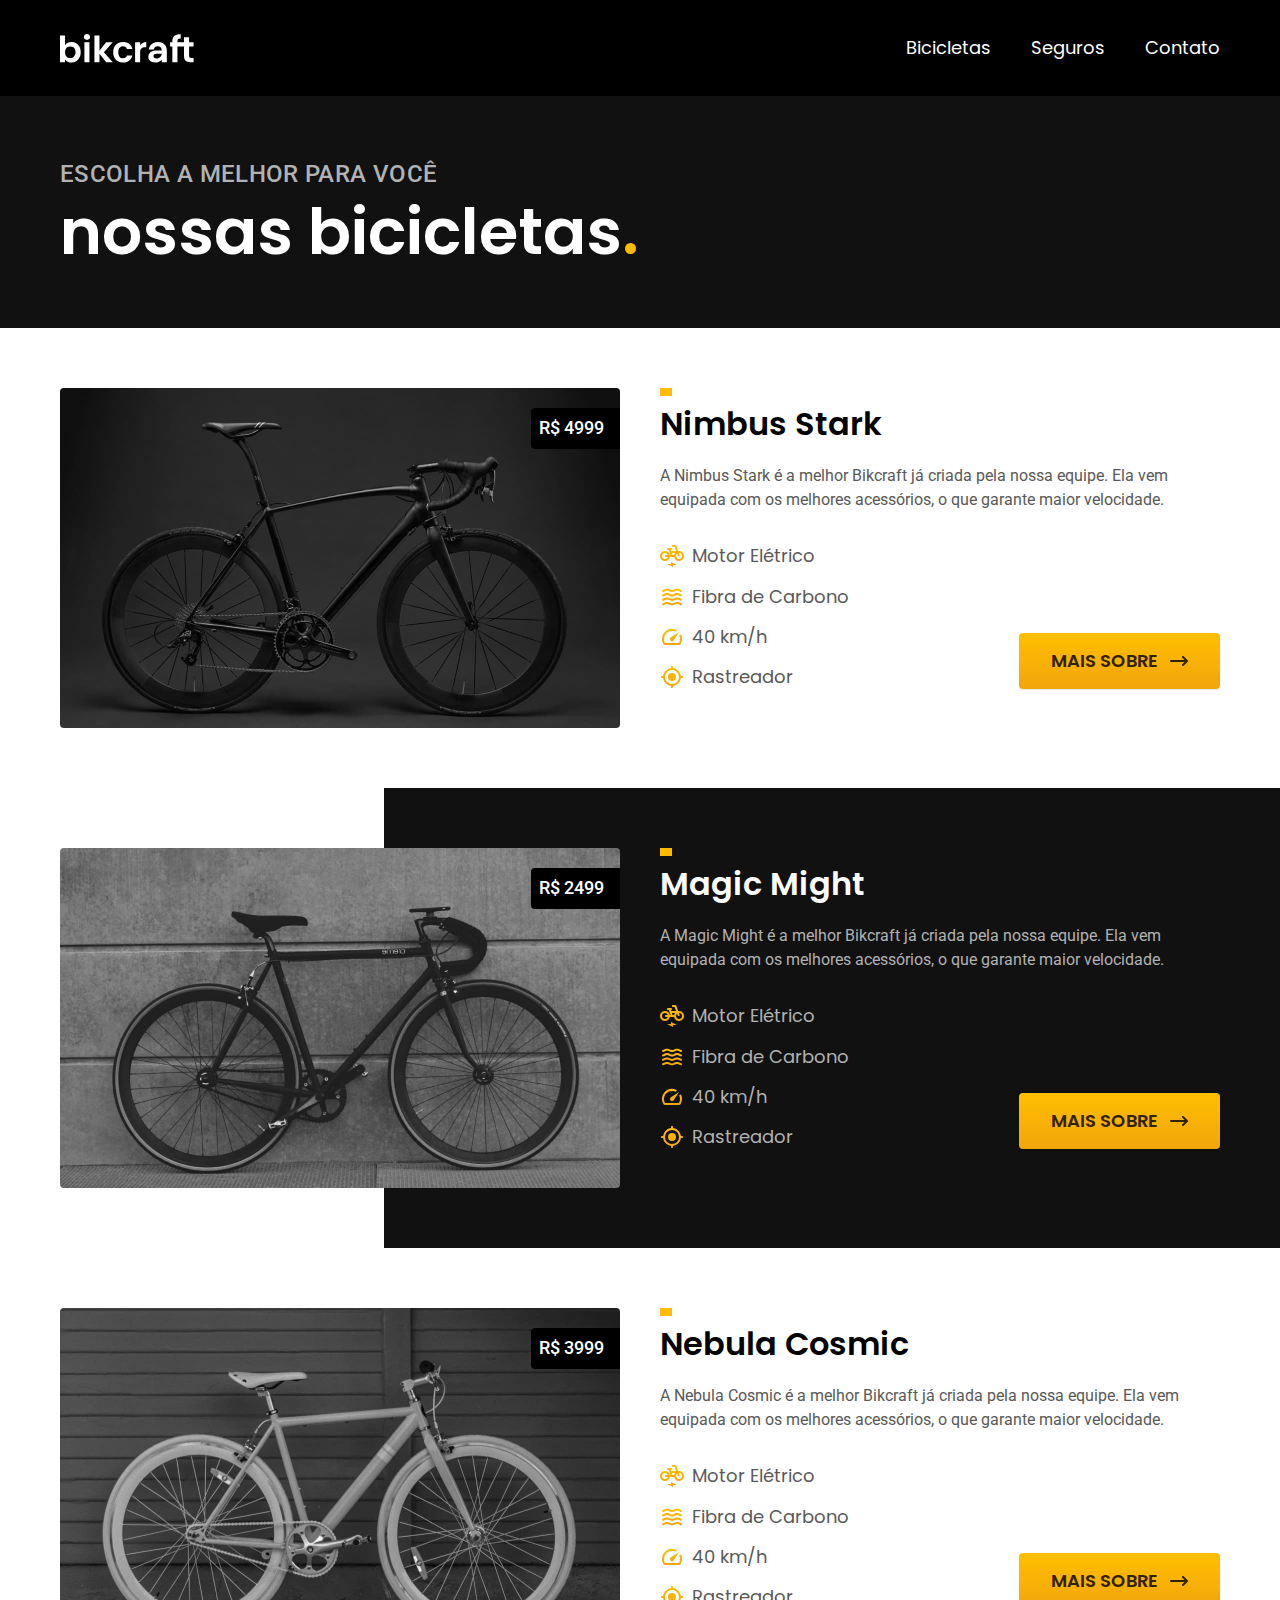
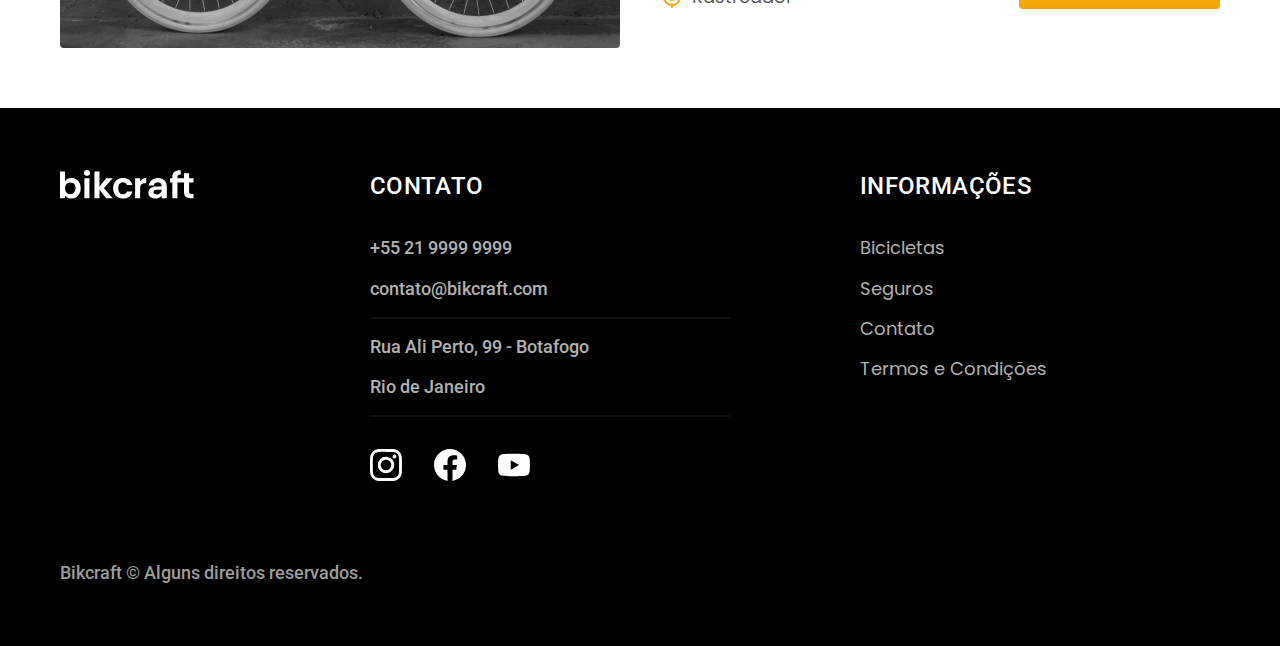
==== bicicletas.html @ cee0d1d3 "inclusao das paginas: seguros, termos, bikes, etc" ====
<html lang="pt-br">

<head>
    <meta charset="UTF-8">
    <meta http-equiv="X-UA-Compatible" content="IE=edge">
    <meta name="viewport" content="width=device-width, initial-scale=1.0">
    <title>Bicicletas | Bikcraft</title>
    <meta name="description" content="Bicicletas da Bikcraft">
    <link rel="stylesheet" href="./css/style.css">

    <link rel="preconnect" href="https://fonts.googleapis.com">
    <link rel="preconnect" href="https://fonts.gstatic.com" crossorigin>
    <link href="https://fonts.googleapis.com/css2?family=Merriweather:ital,wght@1,900&family=Poppins:wght@400;600&family=Roboto:wght@400;500&display=swap" rel="stylesheet">
</head>

<body id="bicicletas">
    <header class="header-bg">
        <div class="header container">
            <a href="./"><img src="./img/bikcraft.svg" alt="Bikcraft"></a>
            <nav aria-label="primaria">
                <ul class="header-menu cor-c0  font-1-m">
                    <li><a href="./bicicletas.html">Bicicletas</a></li>
                    <li><a href="./seguros.html">Seguros</a></li>
                    <li><a href="./contato.html">Contato</a></li>
                </ul>
            </nav>
        </div>
    </header>

    <main> 
        <div class="titulo-bg">
            <div class="titulo container">
                <p class="font-2-l-b cor-c5">Escolha a melhor para você</p>
                <h1 class="font-1-xxl cor-c0">nossas bicicletas<span class="cor-p1">.</span></h1>
            </div>
        </div>
            
            <div class="bicicletas container">
                <div class="bicicletas-imagem">
                    <img src="./img/bicicletas/nimbus.jpg" alt="Bicicleta preta">
                    <span class="font-2-m cor-c0">R$ 4999</span>
                </div>

                <div class="bicicletas-conteudo">
                    <h2 class="font-1-xl">Nimbus Stark</h2>
                    <p class="font-2-s cor-c8">A Nimbus Stark é a melhor Bikcraft já criada pela nossa equipe. Ela vem equipada com os melhores acessórios, o que garante maior velocidade.</p>
                    <ul class="font-1-m cor-c8">
                        <li><img src="./img/icones/eletrica.svg" alt="">Motor Elétrico</li>
                        <li><img src="./img/icones/carbono.svg" alt="">Fibra de Carbono</li>
                        <li><img src="./img/icones/velocidade.svg" alt="">40 km/h</li>
                        <li><img src="./img/icones/rastreador.svg" alt="">Rastreador</li>
                    </ul>
                    <a class="btn seta" href="./bicicletas/nimbus.html">Mais Sobre</a>
                </div>
            </div>

            <div class="bicicletas-bg">
                <div class="bicicletas container">
                <div class="bicicletas-imagem">
                    <img src="./img/bicicletas/magic.jpg" alt="Bicicleta preta">
                    <span class="font-2-m cor-c0">R$ 2499</span>
                </div>

                <div class="bicicletas-conteudo">
                    <h2 class="font-1-xl cor-c0">Magic Might</h2>
                    <p class="font-2-s cor-c5">A Magic Might é a melhor Bikcraft já criada pela nossa equipe. Ela vem equipada com os melhores acessórios, o que garante maior velocidade.</p>
                    <ul class="font-1-m cor-c5">
                        <li><img src="./img/icones/eletrica.svg" alt="">Motor Elétrico</li>
                        <li><img src="./img/icones/carbono.svg" alt="">Fibra de Carbono</li>
                        <li><img src="./img/icones/velocidade.svg" alt="">40 km/h</li>
                        <li><img src="./img/icones/rastreador.svg" alt="">Rastreador</li>
                    </ul>
                    <a class="btn seta" href="./bicicletas/magic.html">Mais Sobre</a>
                </div>
                </div>
            </div>

            <div class="bicicletas container">
                <div class="bicicletas-imagem">
                    <img src="./img/bicicletas/nebula.jpg" alt="Bicicleta preta">
                    <span class="font-2-m cor-c0">R$ 3999</span>
                </div>

                <div class="bicicletas-conteudo">
                    <h2 class="font-1-xl">Nebula Cosmic</h2>
                    <p class="font-2-s cor-c8">A Nebula Cosmic é a melhor Bikcraft já criada pela nossa equipe. Ela vem equipada com os melhores acessórios, o que garante maior velocidade.</p>
                    <ul class="font-1-m cor-c8">
                        <li><img src="./img/icones/eletrica.svg" alt="">Motor Elétrico</li>
                        <li><img src="./img/icones/carbono.svg" alt="">Fibra de Carbono</li>
                        <li><img src="./img/icones/velocidade.svg" alt="">40 km/h</li>
                        <li><img src="./img/icones/rastreador.svg" alt="">Rastreador</li>    
                    </ul>
                    <a class="btn seta" href="./bicicletas/nebula.html">Mais Sobre</a>
                </div>
            </div>
    </main>

    <footer class="footer-bg">
        <div class="footer container">
            <img src="./img/bikcraft.svg" alt="Bikcraft">

            <div class="footer-contato">
                <h3 class="font-2-l-b cor-c0">Contato</h3>
                <ul class="font-2-m cor-c5">
                    <li><a href="tel:+552199999999">+55 21 9999 9999</a></li>
                    <li><a href="mailto:contato@bikcraft.com">contato@bikcraft.com</a></li>
                    <li>Rua Ali Perto, 99 - Botafogo</li>
                    <li>Rio de Janeiro</li>
                </ul>

                <div class="footer-redes">
                    <a href="./"><img src="./img/redes/instagram.svg" alt=""></a>
                    <a href="./"><img src="./img/redes/facebook.svg" alt=""></a>
                    <a href="./"><img src="./img/redes/youtube.svg" alt=""></a>
                </div>
            </div>

            <div class="footer-informacoes">
                <h3 class="font-2-l-b cor-c0">Informações</h3>
                <nav>
                    <ul class="font-1-m cor-c5">
                        <li><a href="./bicicletas.html">Bicicletas</a></li>
                        <li><a href="./seguros.html">Seguros</a></li>
                        <li><a href="./contato.html">Contato</a></li>
                        <li><a href="./termos.html">Termos e Condições</a></li>
                    </ul>
                </nav>
            </div>
            <p class="copyright font-2-m cor-c6">Bikcraft &copy; Alguns direitos reservados.</p>
        </div>
    </footer>
</body>

</html>
---- css/style.css ----
/* Gerais */
@import "./global/global.css";

/* Tipografia */
@import "./components/tipografia.css";

/* Cores */
@import "./components/cores.css";

/* Componentes */
@import "./components/componentes.css";

/* Home */
@import "./global/header.css";
@import "./home/introducao.css";
@import "./home/tecnologia.css";
@import "./home/parceiros.css";
@import "./home/depoimento.css";
@import "./global/footer.css";

/* Bicicletas */
@import "./bicicletas/bicicletas-lista.css";
@import "./bicicletas/bicicletas.css";

/* Bicicleta */
@import "./bicicleta/bicicleta.css";
@import "./bicicleta/seguro.css";

/* Seguros */
@import "./seguros/seguros.css";
@import "./seguros/vantagens.css";
@import "./seguros/perguntas.css";

/* Termos */
@import "./termos/termos.css";
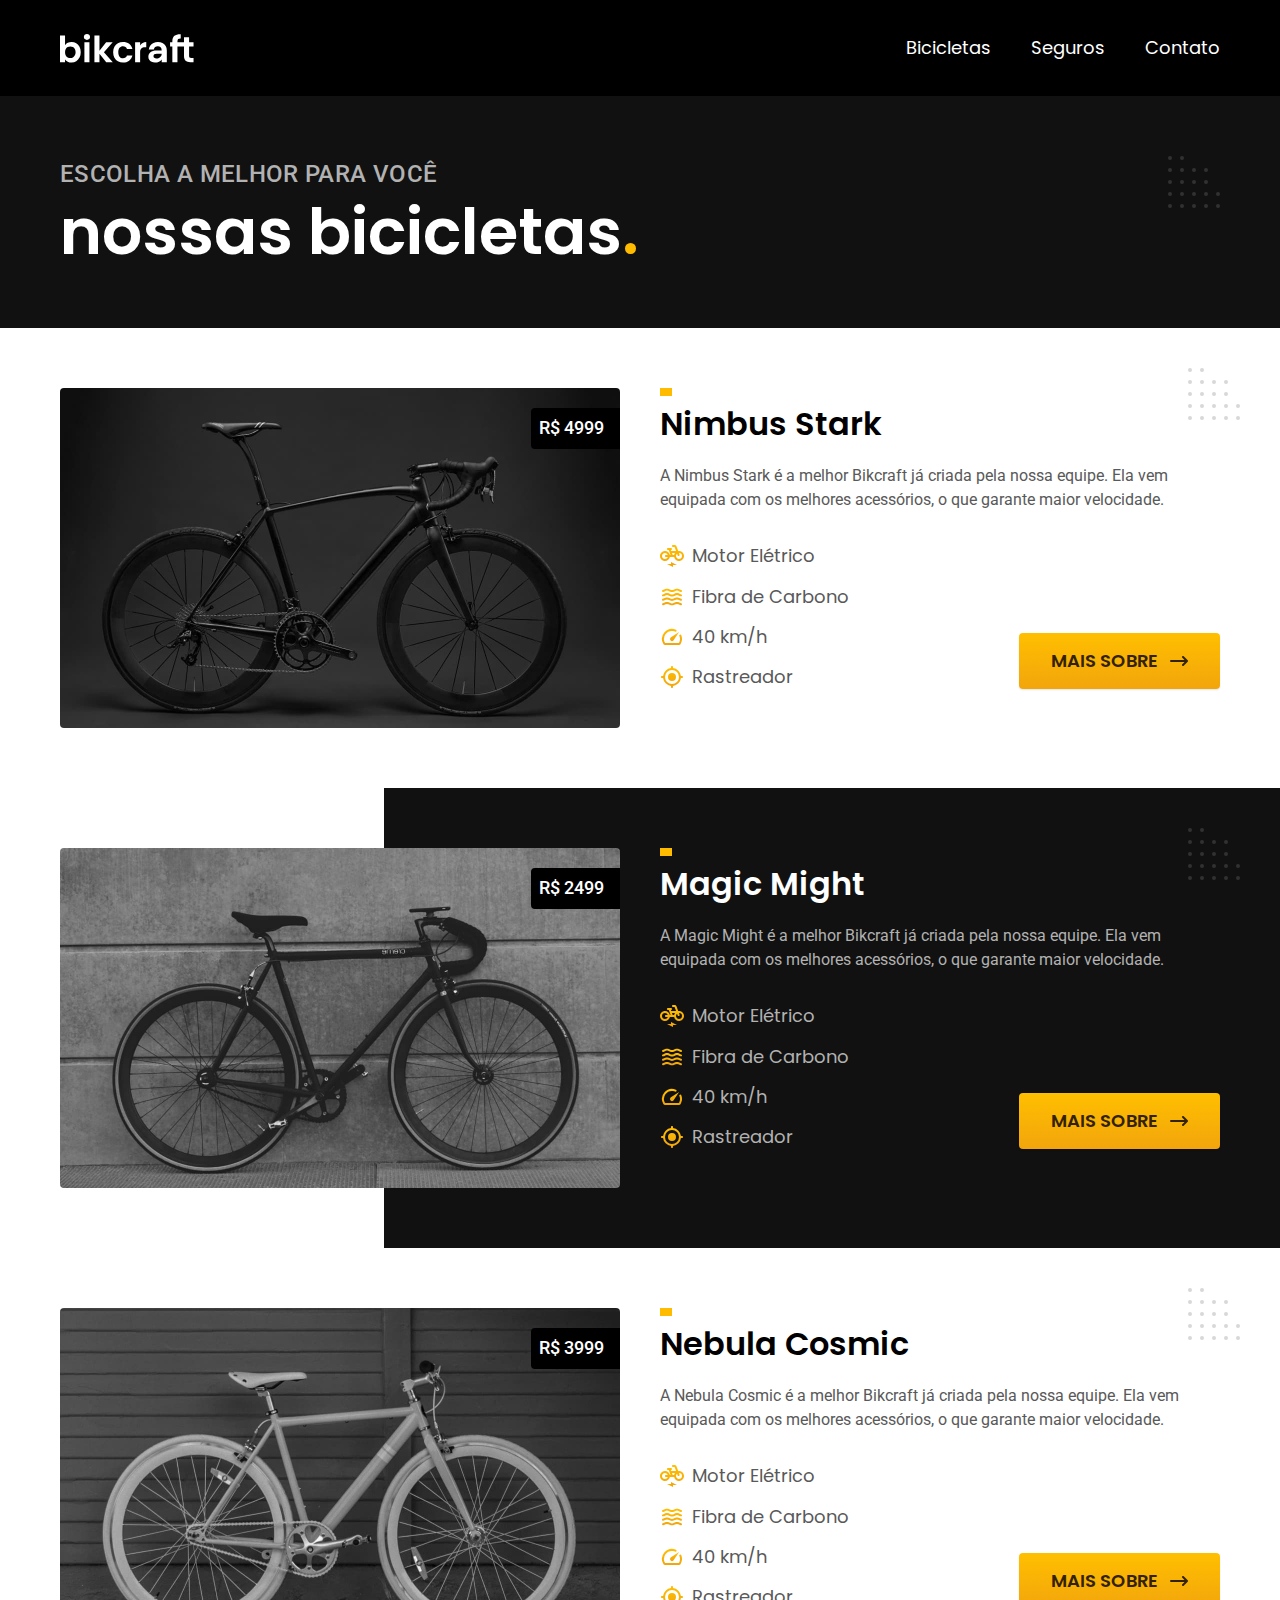
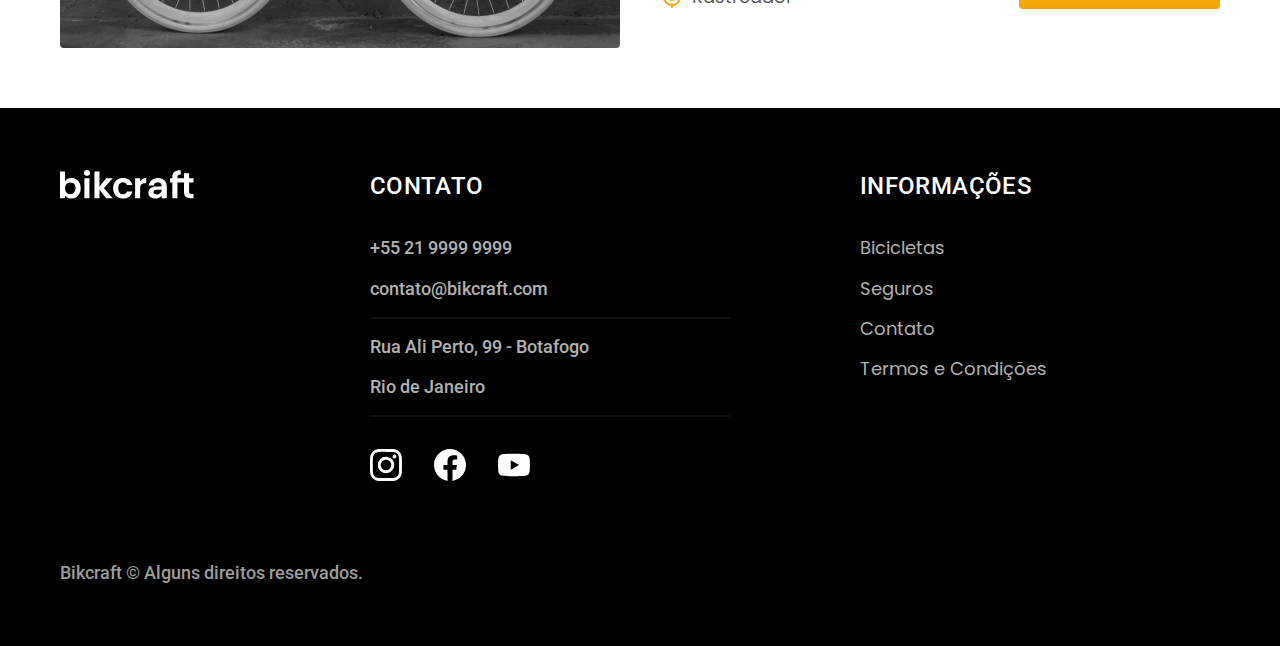
==== commit 4b949bb9: "css finalizado" ====
--- a/bicicletas.html
+++ b/bicicletas.html
@@ -6,6 +6,7 @@
     <meta name="viewport" content="width=device-width, initial-scale=1.0">
     <title>Bicicletas | Bikcraft</title>
     <meta name="description" content="Bicicletas da Bikcraft">
+    <link rel="preload" href="style.css" as="style">
     <link rel="stylesheet" href="./css/style.css">
 
     <link rel="preconnect" href="https://fonts.googleapis.com">
@@ -27,35 +28,35 @@
         </div>
     </header>
 
-    <main> 
+    <main>
         <div class="titulo-bg">
             <div class="titulo container">
                 <p class="font-2-l-b cor-c5">Escolha a melhor para você</p>
                 <h1 class="font-1-xxl cor-c0">nossas bicicletas<span class="cor-p1">.</span></h1>
             </div>
         </div>
-            
-            <div class="bicicletas container">
-                <div class="bicicletas-imagem">
-                    <img src="./img/bicicletas/nimbus.jpg" alt="Bicicleta preta">
-                    <span class="font-2-m cor-c0">R$ 4999</span>
-                </div>
 
-                <div class="bicicletas-conteudo">
-                    <h2 class="font-1-xl">Nimbus Stark</h2>
-                    <p class="font-2-s cor-c8">A Nimbus Stark é a melhor Bikcraft já criada pela nossa equipe. Ela vem equipada com os melhores acessórios, o que garante maior velocidade.</p>
-                    <ul class="font-1-m cor-c8">
-                        <li><img src="./img/icones/eletrica.svg" alt="">Motor Elétrico</li>
-                        <li><img src="./img/icones/carbono.svg" alt="">Fibra de Carbono</li>
-                        <li><img src="./img/icones/velocidade.svg" alt="">40 km/h</li>
-                        <li><img src="./img/icones/rastreador.svg" alt="">Rastreador</li>
-                    </ul>
-                    <a class="btn seta" href="./bicicletas/nimbus.html">Mais Sobre</a>
-                </div>
+        <div class="bicicletas container">
+            <div class="bicicletas-imagem">
+                <img src="./img/bicicletas/nimbus.jpg" alt="Bicicleta preta">
+                <span class="font-2-m cor-c0">R$ 4999</span>
             </div>
 
-            <div class="bicicletas-bg">
-                <div class="bicicletas container">
+            <div class="bicicletas-conteudo">
+                <h2 class="font-1-xl">Nimbus Stark</h2>
+                <p class="font-2-s cor-c8">A Nimbus Stark é a melhor Bikcraft já criada pela nossa equipe. Ela vem equipada com os melhores acessórios, o que garante maior velocidade.</p>
+                <ul class="font-1-m cor-c8">
+                    <li><img src="./img/icones/eletrica.svg" alt="">Motor Elétrico</li>
+                    <li><img src="./img/icones/carbono.svg" alt="">Fibra de Carbono</li>
+                    <li><img src="./img/icones/velocidade.svg" alt="">40 km/h</li>
+                    <li><img src="./img/icones/rastreador.svg" alt="">Rastreador</li>
+                </ul>
+                <a class="btn seta" href="./bicicletas/nimbus.html">Mais Sobre</a>
+            </div>
+        </div>
+
+        <div class="bicicletas-bg">
+            <div class="bicicletas container">
                 <div class="bicicletas-imagem">
                     <img src="./img/bicicletas/magic.jpg" alt="Bicicleta preta">
                     <span class="font-2-m cor-c0">R$ 2499</span>
@@ -72,27 +73,27 @@
                     </ul>
                     <a class="btn seta" href="./bicicletas/magic.html">Mais Sobre</a>
                 </div>
-                </div>
+            </div>
+        </div>
+
+        <div class="bicicletas container">
+            <div class="bicicletas-imagem">
+                <img src="./img/bicicletas/nebula.jpg" alt="Bicicleta preta">
+                <span class="font-2-m cor-c0">R$ 3999</span>
             </div>
 
-            <div class="bicicletas container">
-                <div class="bicicletas-imagem">
-                    <img src="./img/bicicletas/nebula.jpg" alt="Bicicleta preta">
-                    <span class="font-2-m cor-c0">R$ 3999</span>
-                </div>
-
-                <div class="bicicletas-conteudo">
-                    <h2 class="font-1-xl">Nebula Cosmic</h2>
-                    <p class="font-2-s cor-c8">A Nebula Cosmic é a melhor Bikcraft já criada pela nossa equipe. Ela vem equipada com os melhores acessórios, o que garante maior velocidade.</p>
-                    <ul class="font-1-m cor-c8">
-                        <li><img src="./img/icones/eletrica.svg" alt="">Motor Elétrico</li>
-                        <li><img src="./img/icones/carbono.svg" alt="">Fibra de Carbono</li>
-                        <li><img src="./img/icones/velocidade.svg" alt="">40 km/h</li>
-                        <li><img src="./img/icones/rastreador.svg" alt="">Rastreador</li>    
-                    </ul>
-                    <a class="btn seta" href="./bicicletas/nebula.html">Mais Sobre</a>
-                </div>
+            <div class="bicicletas-conteudo">
+                <h2 class="font-1-xl">Nebula Cosmic</h2>
+                <p class="font-2-s cor-c8">A Nebula Cosmic é a melhor Bikcraft já criada pela nossa equipe. Ela vem equipada com os melhores acessórios, o que garante maior velocidade.</p>
+                <ul class="font-1-m cor-c8">
+                    <li><img src="./img/icones/eletrica.svg" alt="">Motor Elétrico</li>
+                    <li><img src="./img/icones/carbono.svg" alt="">Fibra de Carbono</li>
+                    <li><img src="./img/icones/velocidade.svg" alt="">40 km/h</li>
+                    <li><img src="./img/icones/rastreador.svg" alt="">Rastreador</li>
+                </ul>
+                <a class="btn seta" href="./bicicletas/nebula.html">Mais Sobre</a>
             </div>
+        </div>
     </main>
 
     <footer class="footer-bg">
--- a/css/style.css
+++ b/css/style.css
@@ -7,8 +7,12 @@
 /* Cores */
 @import "./components/cores.css";
 
+/* Formulário */
+@import "./components/formulario.css";
+
 /* Componentes */
 @import "./components/componentes.css";
+
 
 /* Home */
 @import "./global/header.css";
@@ -32,4 +36,11 @@
 @import "./seguros/perguntas.css";
 
 /* Termos */
-@import "./termos/termos.css";+@import "./termos/termos.css";
+
+/* Contato */
+@import "./contato/contato.css";
+@import "./contato/lojas.css";
+
+/* Orçamento */
+@import "./orcamento/orcamento.css";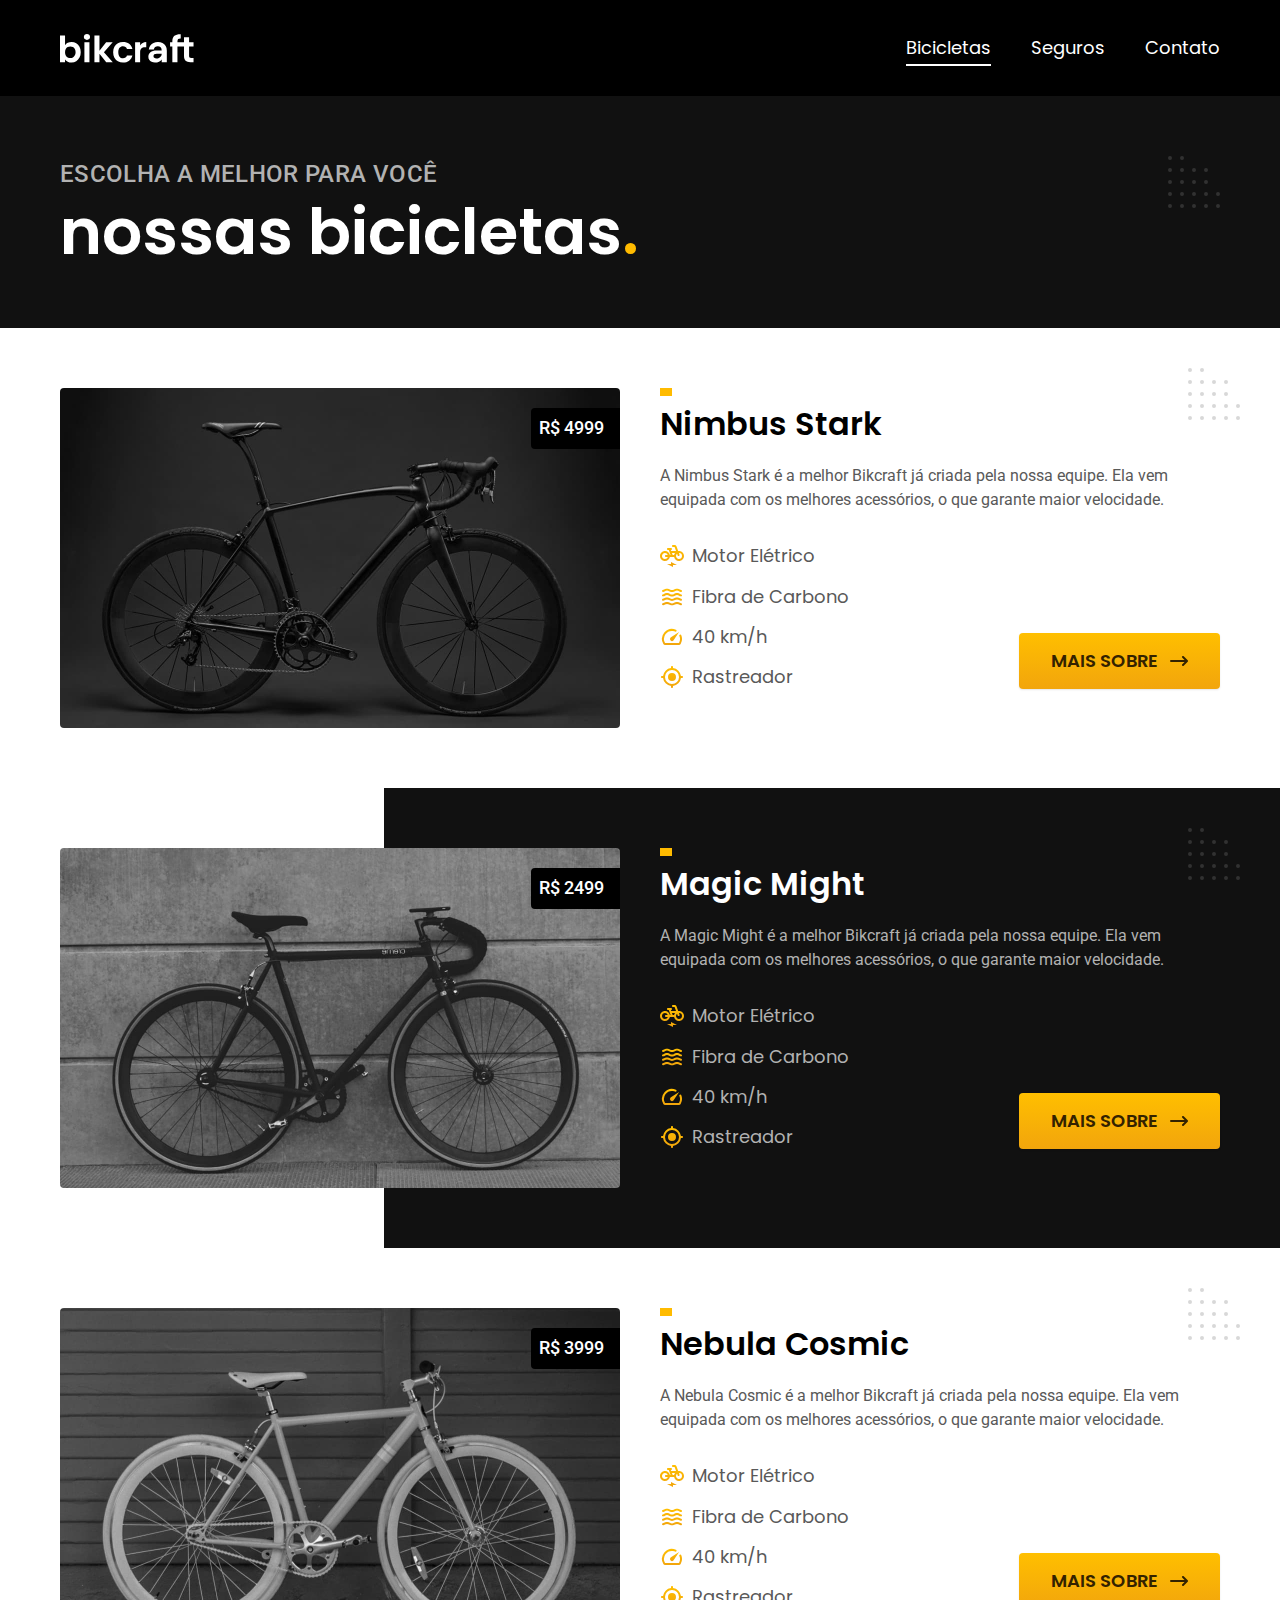
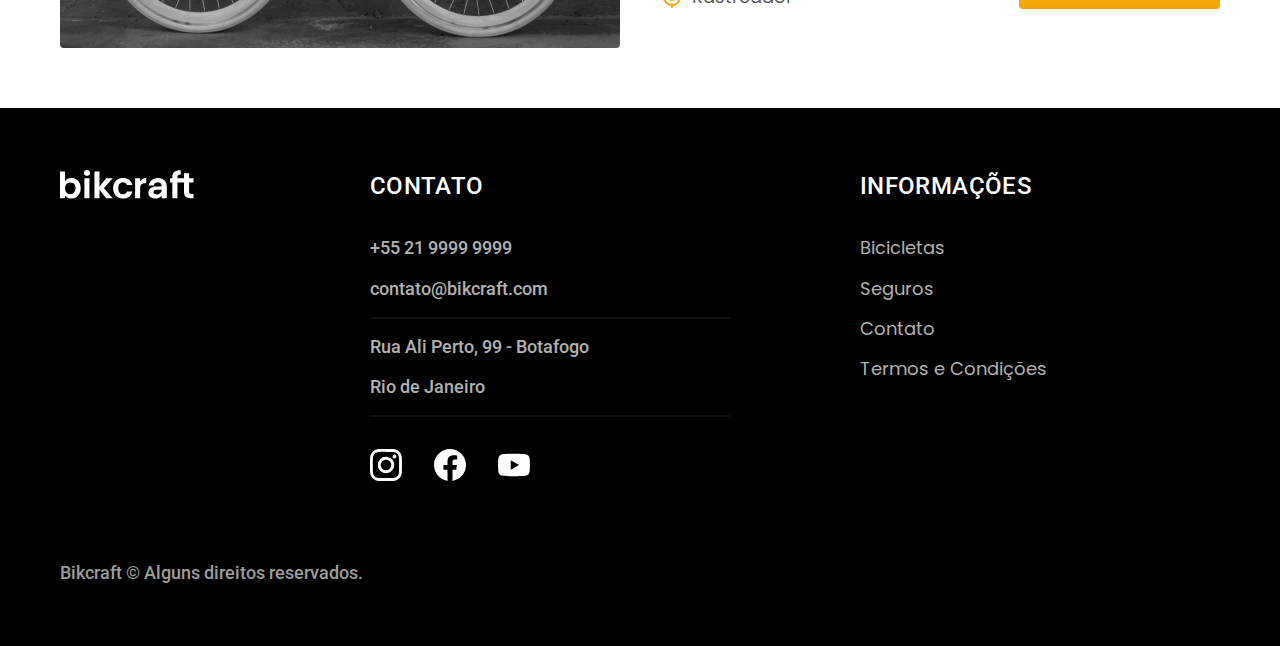
==== commit 8deec9ff: "animando elementos com js" ====
--- a/bicicletas.html
+++ b/bicicletas.html
@@ -12,6 +12,8 @@
     <link rel="preconnect" href="https://fonts.googleapis.com">
     <link rel="preconnect" href="https://fonts.gstatic.com" crossorigin>
     <link href="https://fonts.googleapis.com/css2?family=Merriweather:ital,wght@1,900&family=Poppins:wght@400;600&family=Roboto:wght@400;500&display=swap" rel="stylesheet">
+
+    <script>document.documentElement.classList.add('js');</script>
 </head>
 
 <body id="bicicletas">
@@ -31,12 +33,12 @@
     <main>
         <div class="titulo-bg">
             <div class="titulo container">
-                <p class="font-2-l-b cor-c5">Escolha a melhor para você</p>
-                <h1 class="font-1-xxl cor-c0">nossas bicicletas<span class="cor-p1">.</span></h1>
+                <p class="font-2-l-b cor-c5 fadeInLeft" data-anime="200">Escolha a melhor para você</p>
+                <h1 class="font-1-xxl cor-c0 fadeInLeft" data-anime="400">nossas bicicletas<span class="cor-p1">.</span></h1>
             </div>
         </div>
 
-        <div class="bicicletas container">
+        <div class="bicicletas container fadeInLeft" data-anime="600">
             <div class="bicicletas-imagem">
                 <img src="./img/bicicletas/nimbus.jpg" alt="Bicicleta preta">
                 <span class="font-2-m cor-c0">R$ 4999</span>
@@ -55,7 +57,7 @@
             </div>
         </div>
 
-        <div class="bicicletas-bg">
+        <div class="bicicletas-bg fadeInLeft" data-anime="600">
             <div class="bicicletas container">
                 <div class="bicicletas-imagem">
                     <img src="./img/bicicletas/magic.jpg" alt="Bicicleta preta">
@@ -130,6 +132,10 @@
             <p class="copyright font-2-m cor-c6">Bikcraft &copy; Alguns direitos reservados.</p>
         </div>
     </footer>
+
+
+    <script src="./js/plugins/simple-anime.js"></script>
+    <script src="./js/script.js"></script>
 </body>
 
 </html>--- a/css/style.css
+++ b/css/style.css
@@ -13,6 +13,8 @@
 /* Componentes */
 @import "./components/componentes.css";
 
+/* Animação */
+@import "./components/animacao.css";
 
 /* Home */
 @import "./global/header.css";
